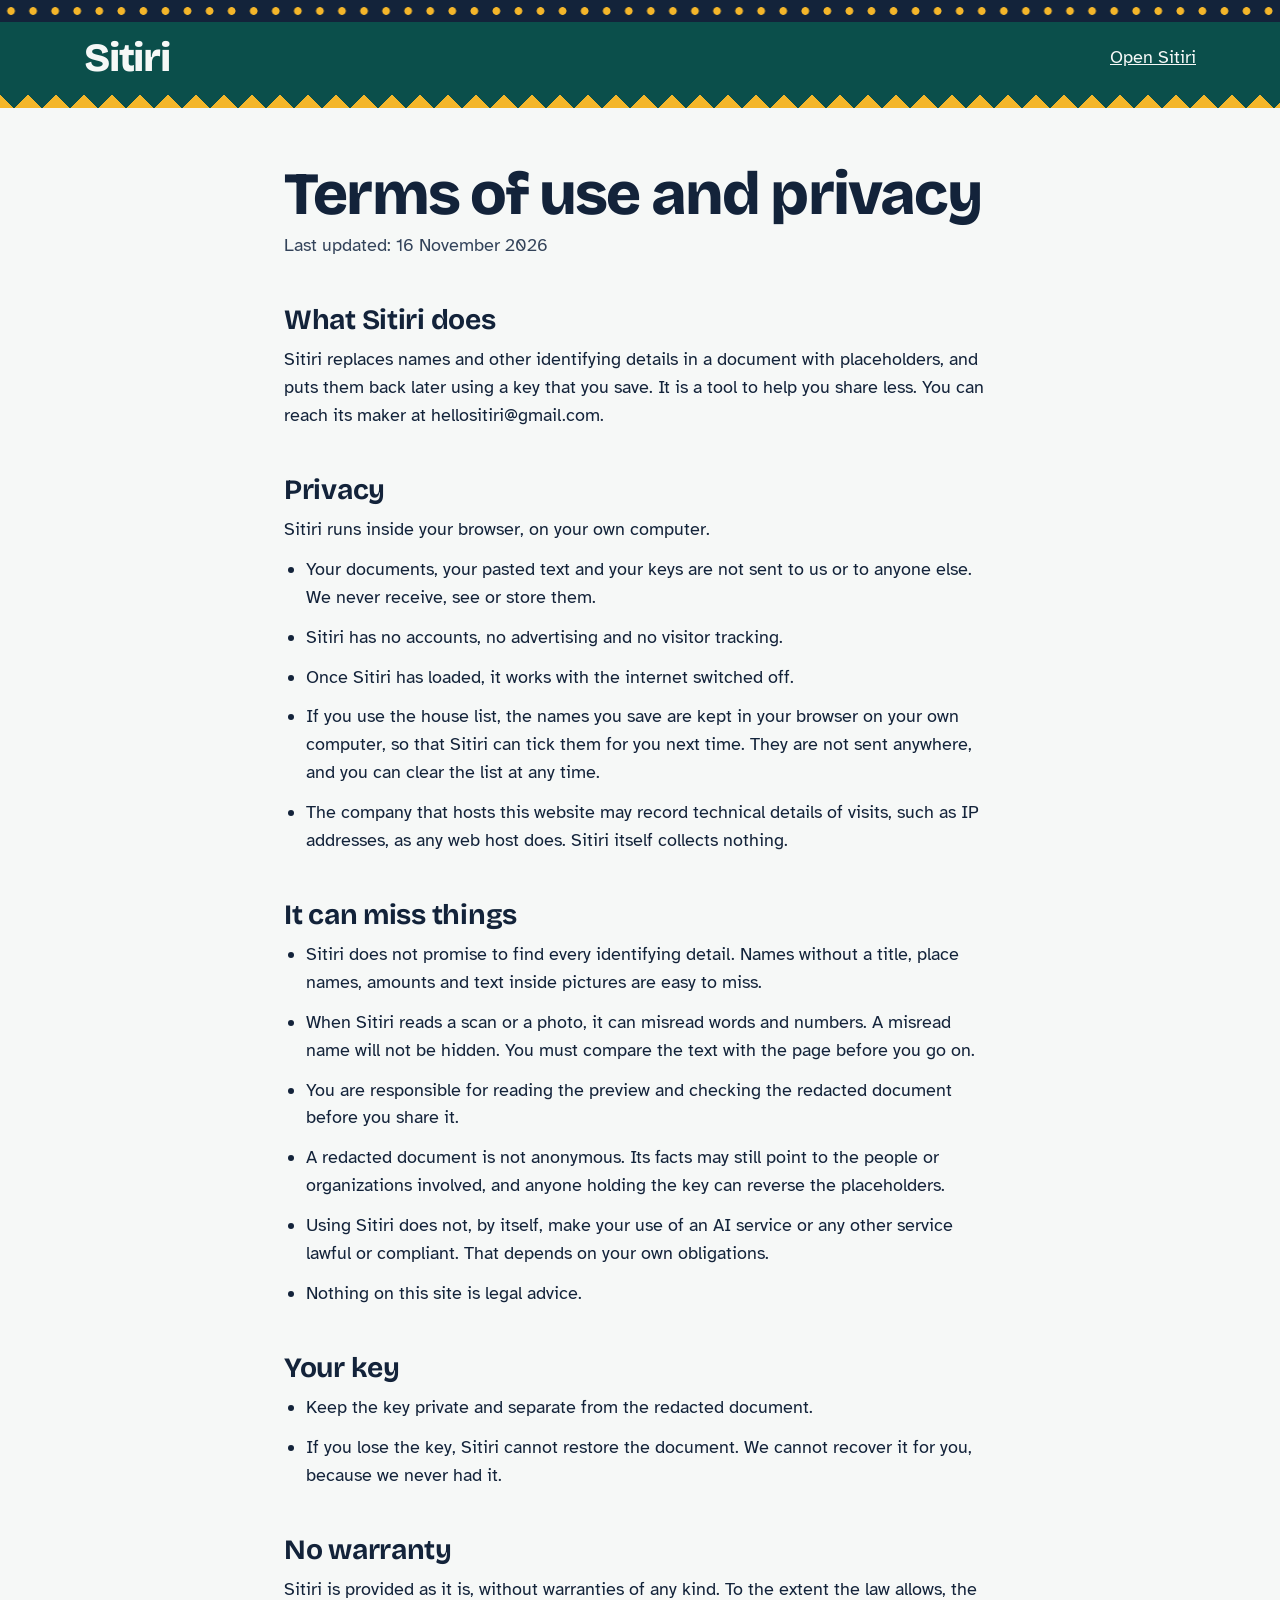
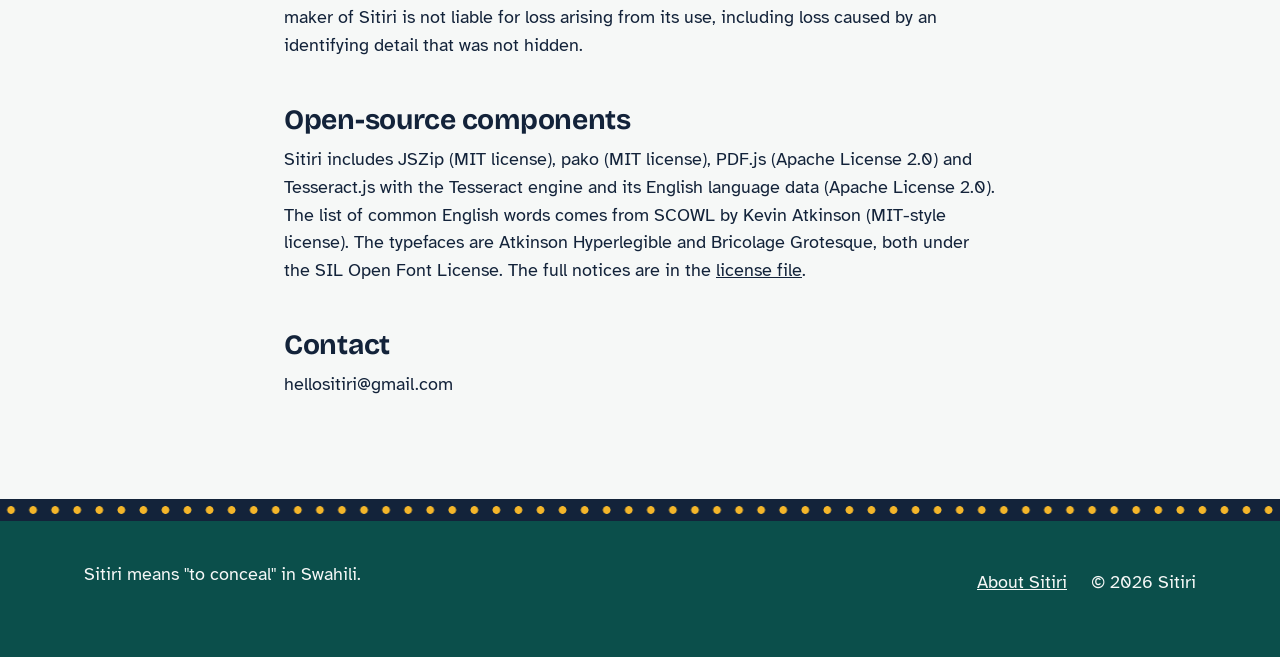
==== terms.html @ 78eee8fd "Sitiri version 1.6 Co-Authored-By: Claude Opus 5.5 <noreply@anthropic.com> Claude-Session: https://c" ====
<!doctype html>
<html lang="en">
<head>
<meta charset="utf-8">
<meta name="viewport" content="width=device-width, initial-scale=1">
<meta name="robots" content="noindex, nofollow">
<meta http-equiv="Content-Security-Policy" content="default-src 'none'; script-src 'unsafe-inline'; style-src 'self' 'unsafe-inline'; img-src 'self' data:; font-src 'self'; manifest-src 'self'; worker-src 'self'; connect-src 'none'; form-action 'none'; base-uri 'none'">
<title>Terms of use and privacy | Sitiri</title>
<meta name="theme-color" content="#0B4F4B">
<link rel="manifest" href="manifest.webmanifest">
<link rel="icon" type="image/png" href="icons/icon-64.png">
<link rel="stylesheet" href="sitiri.css">
<style>
.top{background:var(--teal);color:var(--paper)}
.top-in{display:flex;flex-wrap:wrap;align-items:center;justify-content:space-between;gap:8px 24px;padding-top:14px;padding-bottom:14px}
.mark{font-family:var(--display);font-weight:800;font-size:40px;line-height:1;letter-spacing:-.03em;text-decoration:none;display:inline-flex;align-items:center;min-height:44px}
.top a.back{display:inline-flex;align-items:center;min-height:44px}
.doc{max-width:760px;margin:0 auto;padding:56px 24px 88px}
.doc h1{margin:0 0 8px;font-family:var(--display);font-weight:800;font-size:clamp(36px,6vw,60px);line-height:1;letter-spacing:-.03em}
.doc h2{margin:44px 0 10px;font-family:var(--display);font-weight:700;font-size:28px;line-height:1.15;letter-spacing:-.01em}
.doc p,.doc li{margin:0 0 12px}
.doc ul{margin:0 0 12px;padding-left:22px}
.updated{color:var(--soft)}
</style>
</head>
<body>
<div class="dots" aria-hidden="true"></div>
<header class="top">
<div class="wrap top-in">
<a class="mark" href="index.html">Sitiri</a>
<a class="back" href="tool.html">Open Sitiri</a>
</div>
<div class="teeth-up" aria-hidden="true"></div>
</header>

<main class="doc">
<h1>Terms of use and privacy</h1>
<p class="updated">Last updated: 16 November 2026</p>

<h2>What Sitiri does</h2>
<p>Sitiri replaces names and other identifying details in a document with placeholders, and puts them back later using a key that you save. It is a tool to help you share less. You can reach its maker at hellositiri@gmail.com.</p>

<h2 id="privacy">Privacy</h2>
<p>Sitiri runs inside your browser, on your own computer.</p>
<ul>
<li>Your documents, your pasted text and your keys are not sent to us or to anyone else. We never receive, see or store them.</li>
<li>Sitiri has no accounts, no advertising and no visitor tracking.</li>
<li>Once Sitiri has loaded, it works with the internet switched off.</li>
<li>If you use the house list, the names you save are kept in your browser on your own computer, so that Sitiri can tick them for you next time. They are not sent anywhere, and you can clear the list at any time.</li>
<li>The company that hosts this website may record technical details of visits, such as IP addresses, as any web host does. Sitiri itself collects nothing.</li>
</ul>

<h2>It can miss things</h2>
<ul>
<li>Sitiri does not promise to find every identifying detail. Names without a title, place names, amounts and text inside pictures are easy to miss.</li>
<li>When Sitiri reads a scan or a photo, it can misread words and numbers. A misread name will not be hidden. You must compare the text with the page before you go on.</li>
<li>You are responsible for reading the preview and checking the redacted document before you share it.</li>
<li>A redacted document is not anonymous. Its facts may still point to the people or organizations involved, and anyone holding the key can reverse the placeholders.</li>
<li>Using Sitiri does not, by itself, make your use of an AI service or any other service lawful or compliant. That depends on your own obligations.</li>
<li>Nothing on this site is legal advice.</li>
</ul>

<h2>Your key</h2>
<ul>
<li>Keep the key private and separate from the redacted document.</li>
<li>If you lose the key, Sitiri cannot restore the document. We cannot recover it for you, because we never had it.</li>
</ul>

<h2>No warranty</h2>
<p>Sitiri is provided as it is, without warranties of any kind. To the extent the law allows, the maker of Sitiri is not liable for loss arising from its use, including loss caused by an identifying detail that was not hidden.</p>

<h2>Open-source components</h2>
<p>Sitiri includes JSZip (MIT license), pako (MIT license), PDF.js (Apache License 2.0) and Tesseract.js with the Tesseract engine and its English language data (Apache License 2.0). The list of common English words comes from SCOWL by Kevin Atkinson (MIT-style license). The typefaces are Atkinson Hyperlegible and Bricolage Grotesque, both under the SIL Open Font License. The full notices are in the <a href="LICENSES.txt">license file</a>.</p>

<h2>Contact</h2>
<p>hellositiri@gmail.com</p>
</main>

<div class="dots" aria-hidden="true"></div>
<footer class="foot">
<div class="wrap foot-in">
<div><p>Sitiri means "to conceal" in Swahili.</p></div>
<div class="foot-links"><a href="index.html">About Sitiri</a><p>&copy; 2026 Sitiri</p></div>
</div>
</footer>
<script>if('serviceWorker' in navigator){window.addEventListener('load',function(){navigator.serviceWorker.register('sw.js').catch(function(){});});}</script>
</body>
</html>
---- sitiri.css ----
/* Sitiri: shared styles. Fonts are stored with the site, so nothing loads from elsewhere. */
@font-face{font-family:"Atkinson Hyperlegible";font-style:normal;font-weight:400;font-display:swap;src:url("fonts/atkinson-hyperlegible-latin-400-normal.woff2") format("woff2")}
@font-face{font-family:"Atkinson Hyperlegible";font-style:italic;font-weight:400;font-display:swap;src:url("fonts/atkinson-hyperlegible-latin-400-italic.woff2") format("woff2")}
@font-face{font-family:"Atkinson Hyperlegible";font-style:normal;font-weight:700;font-display:swap;src:url("fonts/atkinson-hyperlegible-latin-700-normal.woff2") format("woff2")}
@font-face{font-family:"Bricolage Grotesque";font-style:normal;font-weight:200 800;font-display:swap;src:url("fonts/bricolage-grotesque-latin-wght-normal.woff2") format("woff2")}

:root{
  --ink:#13233A; --teal:#0B4F4B; --saffron:#F4B62A; --paper:#F6F8F7;
  --page:#F6F8F7; --text:#13233A; --soft:#33435A; --sheet:#FFFFFF; --rule:#C3D0D6; --line:#13233A;
  --accent:#0B4F4B; --band-bg:#13233A; --band-fg:#F4B62A;
  --btn-bg:#13233A; --btn-fg:#F6F8F7;
  --warn-bg:#FFF1CC; --warn-fg:#13233A; --ok-bg:#DDEFEA; --ok-fg:#0B3B38; --bad-bg:#FBE1DD; --bad-fg:#7A1A10;
  --display:"Bricolage Grotesque","Atkinson Hyperlegible",system-ui,sans-serif;
  --body:"Atkinson Hyperlegible",system-ui,-apple-system,"Segoe UI",Arial,sans-serif;
}
@media (prefers-color-scheme:dark){
  :root{
    --page:#0C1524; --text:#EEF2F1; --soft:#B9C5CF; --sheet:#152238; --rule:#3A4A61; --line:#8C9BB0;
    --accent:#F4B62A; --band-bg:#F4B62A; --band-fg:#13233A;
    --btn-bg:#F4B62A; --btn-fg:#13233A;
    --warn-bg:#4A3A0A; --warn-fg:#FFE9A8; --ok-bg:#123A35; --ok-fg:#BFE8DF; --bad-bg:#4A1F1B; --bad-fg:#FFC9C2;
  }
}
*{box-sizing:border-box}
html{-webkit-text-size-adjust:100%}
body{margin:0;background:var(--page);color:var(--text);font-family:var(--body);font-size:18px;line-height:1.55}
a{color:inherit}
:focus-visible{outline:3px solid var(--saffron);outline-offset:3px}
.wrap{max-width:1160px;margin:0 auto;padding-left:24px;padding-right:24px}

/* Kanga borders */
.dots{height:22px;background-color:var(--ink);background-image:radial-gradient(circle at center,var(--saffron) 3.5px,transparent 4.2px);background-size:22px 22px;background-repeat:round}
.teeth-down{height:14px;background-color:var(--teal);background-image:linear-gradient(135deg,var(--saffron) 25%,transparent 25%),linear-gradient(225deg,var(--saffron) 25%,transparent 25%);background-size:28px 28px}
.teeth-up{height:14px;background-color:var(--teal);background-image:linear-gradient(45deg,var(--saffron) 25%,transparent 25%),linear-gradient(315deg,var(--saffron) 25%,transparent 25%);background-size:28px 28px;background-position:left bottom}

/* Buttons */
.button{display:inline-flex;align-items:center;justify-content:center;min-height:52px;padding:0 28px;border:0;border-radius:4px;background:var(--btn-bg);color:var(--btn-fg);font:inherit;font-size:19px;font-weight:700;text-decoration:none;cursor:pointer}
.button.saffron{background:var(--saffron);color:var(--ink)}
.button.big{min-height:58px;padding:0 34px;font-size:21px}

/* Footer */
.foot{background:var(--teal);color:var(--paper)}
.foot-in{display:flex;flex-wrap:wrap;justify-content:space-between;gap:20px 40px;padding-top:40px;padding-bottom:52px}
.foot p{margin:0 0 8px}
.foot-links{display:flex;flex-wrap:wrap;align-items:center;gap:8px 24px}
.foot-links a{display:inline-flex;align-items:center;min-height:44px}
.foot-links p{margin:0}

@media (prefers-reduced-motion:reduce){*{transition:none !important;animation:none !important}}
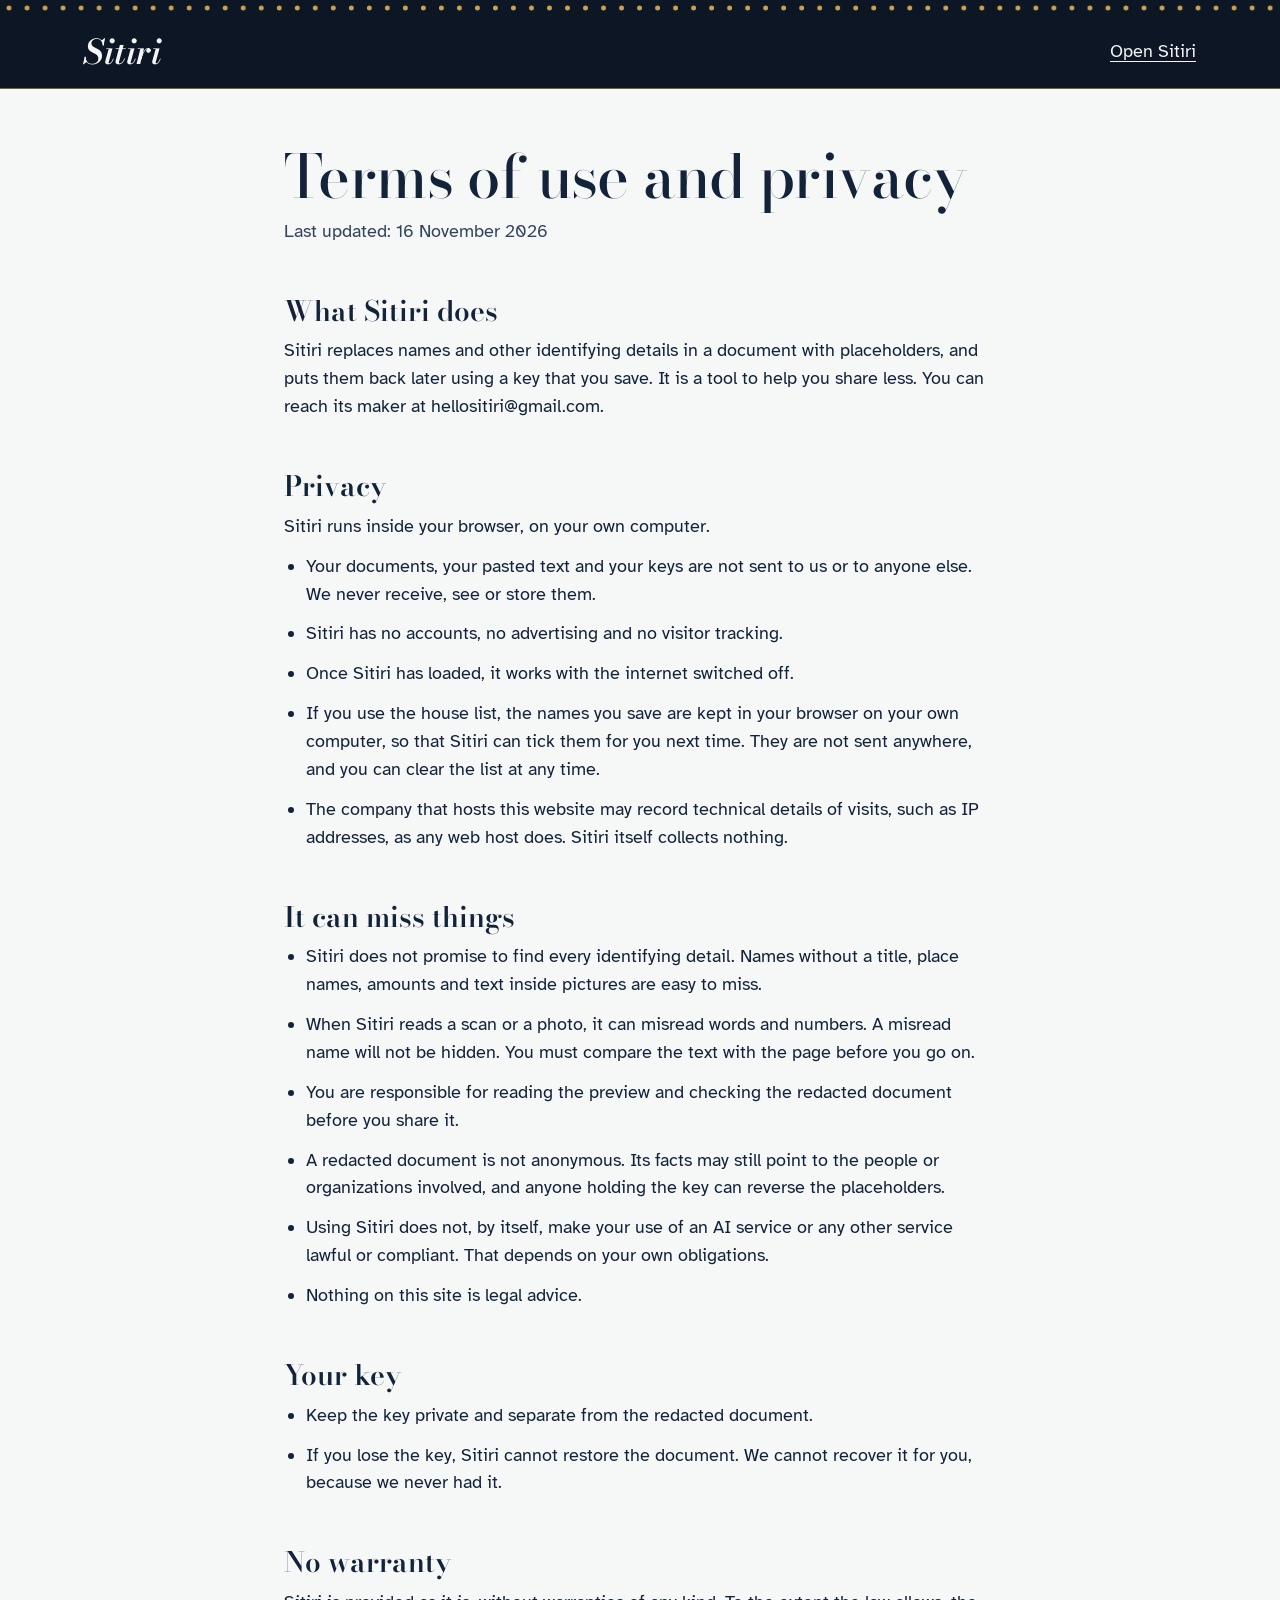
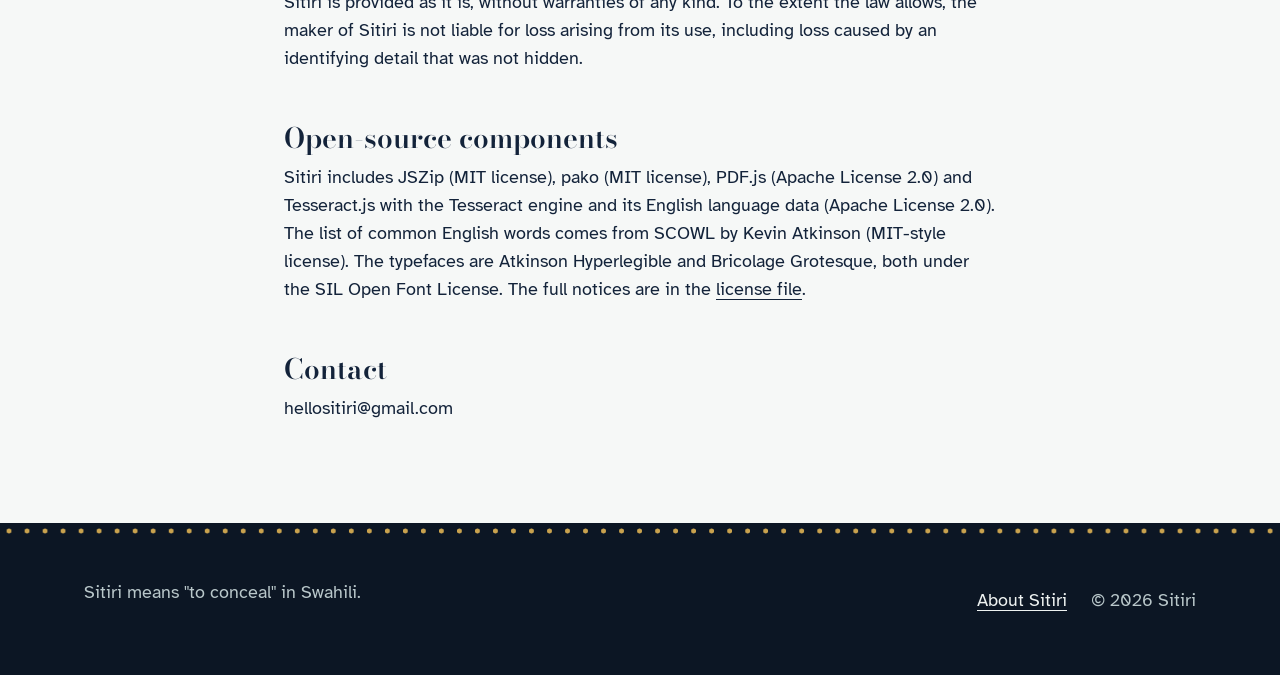
==== commit 8dee2e46: "Executive night look: serif display, brass engraving, frosted glass over names; tool, terms, icon an" ====
--- a/terms.html
+++ b/terms.html
@@ -6,18 +6,19 @@
 <meta name="robots" content="noindex, nofollow">
 <meta http-equiv="Content-Security-Policy" content="default-src 'none'; script-src 'unsafe-inline'; style-src 'self' 'unsafe-inline'; img-src 'self' data:; font-src 'self'; manifest-src 'self'; worker-src 'self'; connect-src 'none'; form-action 'none'; base-uri 'none'">
 <title>Terms of use and privacy | Sitiri</title>
-<meta name="theme-color" content="#0B4F4B">
+<meta name="theme-color" content="#0C1624">
 <link rel="manifest" href="manifest.webmanifest">
 <link rel="icon" type="image/png" href="icons/icon-64.png">
 <link rel="stylesheet" href="sitiri.css">
 <style>
-.top{background:var(--teal);color:var(--paper)}
+.top{background:var(--night);color:#F3F6F5}
+.top a{color:#F3F6F5}
 .top-in{display:flex;flex-wrap:wrap;align-items:center;justify-content:space-between;gap:8px 24px;padding-top:14px;padding-bottom:14px}
-.mark{font-family:var(--display);font-weight:800;font-size:40px;line-height:1;letter-spacing:-.03em;text-decoration:none;display:inline-flex;align-items:center;min-height:44px}
+.mark{font-family:var(--display);font-style:italic;font-weight:600;font-size:34px;line-height:1;text-decoration:none;display:inline-flex;align-items:center;min-height:44px}
 .top a.back{display:inline-flex;align-items:center;min-height:44px}
 .doc{max-width:760px;margin:0 auto;padding:56px 24px 88px}
-.doc h1{margin:0 0 8px;font-family:var(--display);font-weight:800;font-size:clamp(36px,6vw,60px);line-height:1;letter-spacing:-.03em}
-.doc h2{margin:44px 0 10px;font-family:var(--display);font-weight:700;font-size:28px;line-height:1.15;letter-spacing:-.01em}
+.doc h1{margin:0 0 10px;font-family:var(--display);font-weight:500;font-size:clamp(38px,6vw,60px);line-height:1.05;letter-spacing:-.01em}
+.doc h2{margin:48px 0 10px;font-family:var(--display);font-weight:600;font-size:28px;line-height:1.2}
 .doc p,.doc li{margin:0 0 12px}
 .doc ul{margin:0 0 12px;padding-left:22px}
 .updated{color:var(--soft)}
--- a/sitiri.css
+++ b/sitiri.css
@@ -2,22 +2,24 @@
 @font-face{font-family:"Atkinson Hyperlegible";font-style:normal;font-weight:400;font-display:swap;src:url("fonts/atkinson-hyperlegible-latin-400-normal.woff2") format("woff2")}
 @font-face{font-family:"Atkinson Hyperlegible";font-style:italic;font-weight:400;font-display:swap;src:url("fonts/atkinson-hyperlegible-latin-400-italic.woff2") format("woff2")}
 @font-face{font-family:"Atkinson Hyperlegible";font-style:normal;font-weight:700;font-display:swap;src:url("fonts/atkinson-hyperlegible-latin-700-normal.woff2") format("woff2")}
+@font-face{font-family:"Bodoni Moda";font-style:normal;font-weight:400 900;font-display:swap;src:url("fonts/bodoni-moda-latin-opsz-normal.woff2") format("woff2")}
+@font-face{font-family:"Bodoni Moda";font-style:italic;font-weight:400 900;font-display:swap;src:url("fonts/bodoni-moda-latin-wght-italic.woff2") format("woff2")}
 @font-face{font-family:"Bricolage Grotesque";font-style:normal;font-weight:200 800;font-display:swap;src:url("fonts/bricolage-grotesque-latin-wght-normal.woff2") format("woff2")}
 
 :root{
-  --ink:#13233A; --teal:#0B4F4B; --saffron:#F4B62A; --paper:#F6F8F7;
+  --ink:#13233A; --teal:#0B4F4B; --saffron:#C9A24E; --brass:#C9A24E; --night:#0C1624; --mist:#B9C7CA; --paper:#F6F8F7;
   --page:#F6F8F7; --text:#13233A; --soft:#33435A; --sheet:#FFFFFF; --rule:#C3D0D6; --line:#13233A;
-  --accent:#0B4F4B; --band-bg:#13233A; --band-fg:#F4B62A;
+  --accent:#0B4F4B; --band-bg:#13233A; --band-fg:#E1C47E;
   --btn-bg:#13233A; --btn-fg:#F6F8F7;
   --warn-bg:#FFF1CC; --warn-fg:#13233A; --ok-bg:#DDEFEA; --ok-fg:#0B3B38; --bad-bg:#FBE1DD; --bad-fg:#7A1A10;
-  --display:"Bricolage Grotesque","Atkinson Hyperlegible",system-ui,sans-serif;
+  --display:"Bodoni Moda",Didot,"Bodoni 72",Georgia,serif;
   --body:"Atkinson Hyperlegible",system-ui,-apple-system,"Segoe UI",Arial,sans-serif;
 }
 @media (prefers-color-scheme:dark){
   :root{
     --page:#0C1524; --text:#EEF2F1; --soft:#B9C5CF; --sheet:#152238; --rule:#3A4A61; --line:#8C9BB0;
-    --accent:#F4B62A; --band-bg:#F4B62A; --band-fg:#13233A;
-    --btn-bg:#F4B62A; --btn-fg:#13233A;
+    --accent:#C9A24E; --band-bg:#C9A24E; --band-fg:#0C1624;
+    --btn-bg:#C9A24E; --btn-fg:#0C1624;
     --warn-bg:#4A3A0A; --warn-fg:#FFE9A8; --ok-bg:#123A35; --ok-fg:#BFE8DF; --bad-bg:#4A1F1B; --bad-fg:#FFC9C2;
   }
 }
@@ -25,21 +27,24 @@
 html{-webkit-text-size-adjust:100%}
 body{margin:0;background:var(--page);color:var(--text);font-family:var(--body);font-size:18px;line-height:1.55}
 a{color:inherit}
-:focus-visible{outline:3px solid var(--saffron);outline-offset:3px}
+:focus-visible{outline:3px solid var(--brass);outline-offset:3px;box-shadow:0 0 0 2px var(--night)}
+::selection{background:#C9A24E;color:#0C1624}
+html{accent-color:var(--accent);scrollbar-color:#7E8E96 transparent}
+a{text-underline-offset:.22em;text-decoration-thickness:1px}
 .wrap{max-width:1160px;margin:0 auto;padding-left:24px;padding-right:24px}
 
-/* Kanga borders */
-.dots{height:22px;background-color:var(--ink);background-image:radial-gradient(circle at center,var(--saffron) 3.5px,transparent 4.2px);background-size:22px 22px;background-repeat:round}
-.teeth-down{height:14px;background-color:var(--teal);background-image:linear-gradient(135deg,var(--saffron) 25%,transparent 25%),linear-gradient(225deg,var(--saffron) 25%,transparent 25%);background-size:28px 28px}
-.teeth-up{height:14px;background-color:var(--teal);background-image:linear-gradient(45deg,var(--saffron) 25%,transparent 25%),linear-gradient(315deg,var(--saffron) 25%,transparent 25%);background-size:28px 28px;background-position:left bottom}
+/* Kanga borders: a pindo of small brass dots on night, and a brass hairline */
+.dots{height:16px;background-color:var(--night);background-image:radial-gradient(circle at center,var(--brass) 2.2px,transparent 2.8px);background-size:18px 16px;background-repeat:round}
+.teeth-down,.teeth-up{height:1px;background:rgba(201,162,78,.55)}
 
 /* Buttons */
 .button{display:inline-flex;align-items:center;justify-content:center;min-height:52px;padding:0 28px;border:0;border-radius:4px;background:var(--btn-bg);color:var(--btn-fg);font:inherit;font-size:19px;font-weight:700;text-decoration:none;cursor:pointer}
-.button.saffron{background:var(--saffron);color:var(--ink)}
+.button.saffron,.button.brass{background:var(--brass);color:var(--night)}
 .button.big{min-height:58px;padding:0 34px;font-size:21px}
 
 /* Footer */
-.foot{background:var(--teal);color:var(--paper)}
+.foot{background:var(--night);color:var(--mist)}
+.foot a{color:#EEF2F1}
 .foot-in{display:flex;flex-wrap:wrap;justify-content:space-between;gap:20px 40px;padding-top:40px;padding-bottom:52px}
 .foot p{margin:0 0 8px}
 .foot-links{display:flex;flex-wrap:wrap;align-items:center;gap:8px 24px}
@@ -47,3 +52,7 @@
 .foot-links p{margin:0}
 
 @media (prefers-reduced-motion:reduce){*{transition:none !important;animation:none !important}}
+.linkline{margin-top:4px;font-size:14px;color:var(--soft)}
+.linkbtn{margin-left:6px;padding:2px 8px;border:1px solid var(--rule);border-radius:4px;background:transparent;color:var(--text);font:inherit;font-size:14px;cursor:pointer}
+tr.freq td{background:var(--warn-bg)}
+tr.freq td.n{color:var(--warn-fg);font-weight:700;white-space:nowrap}
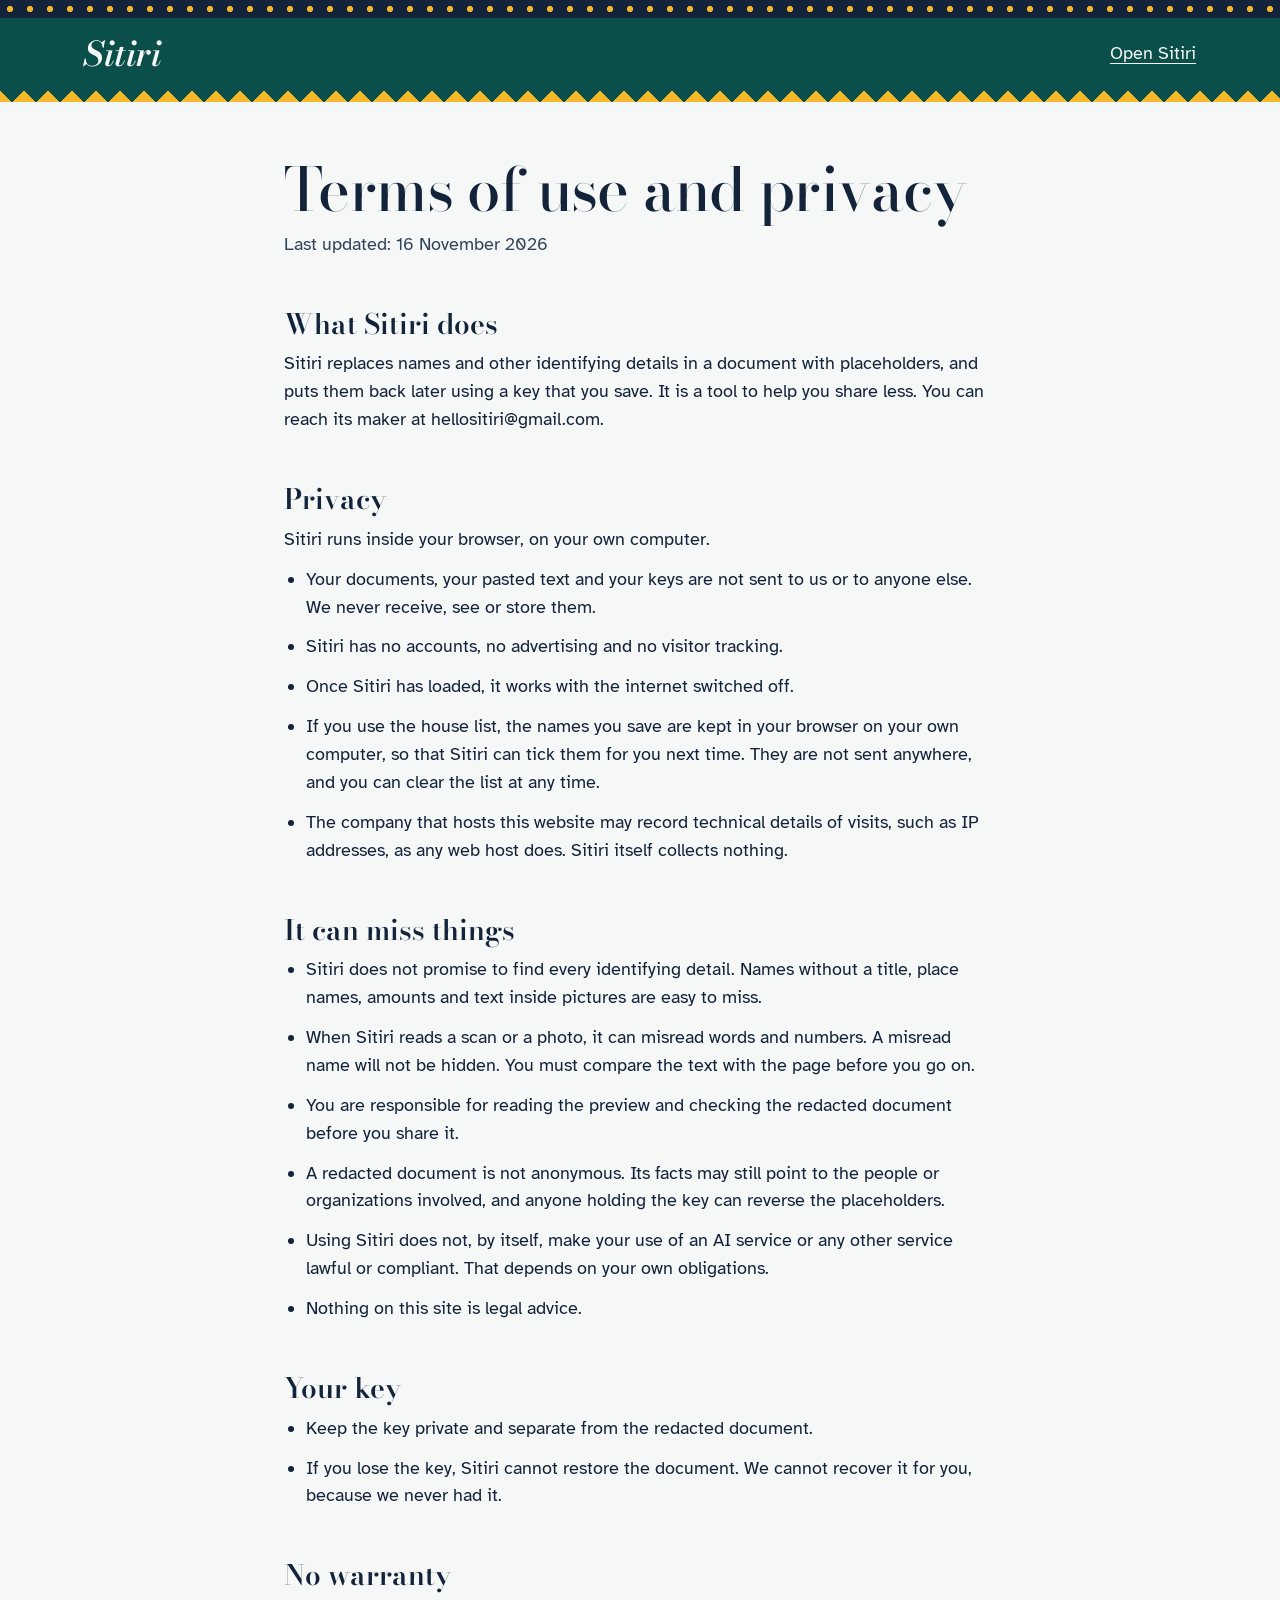
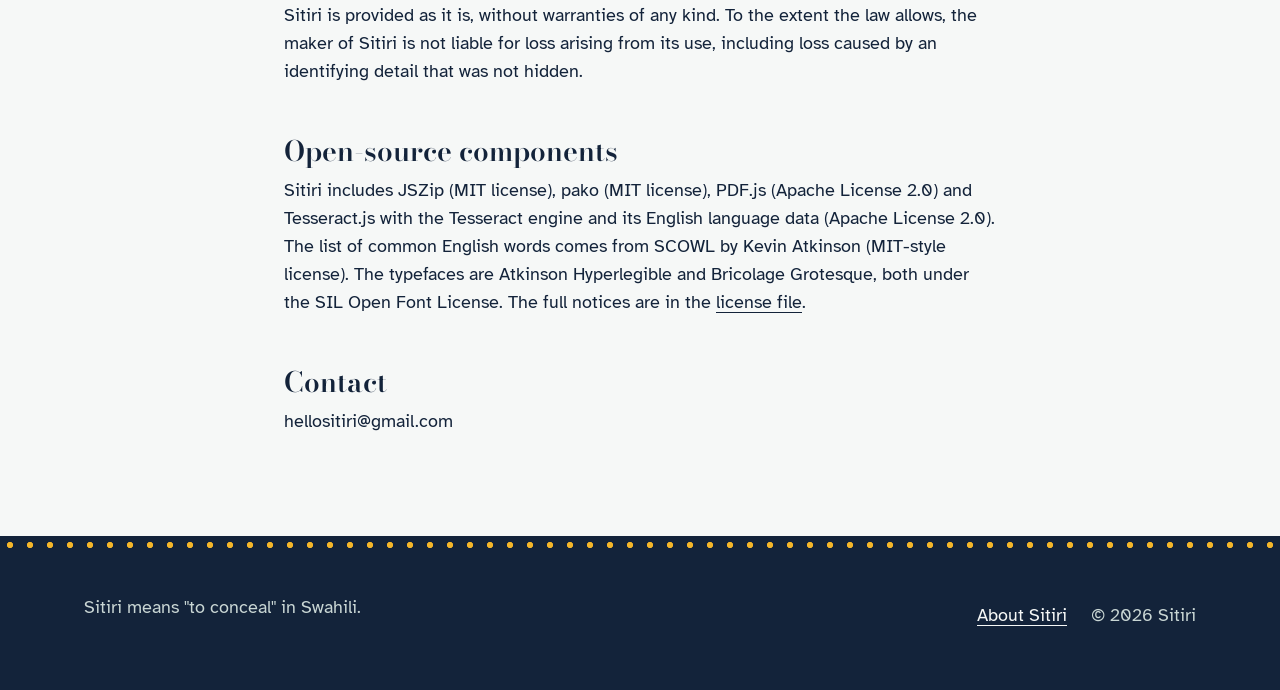
==== commit 0d7b1ad6: "Warm professional look: Nairobi photography, kanga patterns and watermarks, serif headings, saffron " ====
--- a/terms.html
+++ b/terms.html
@@ -6,13 +6,13 @@
 <meta name="robots" content="noindex, nofollow">
 <meta http-equiv="Content-Security-Policy" content="default-src 'none'; script-src 'unsafe-inline'; style-src 'self' 'unsafe-inline'; img-src 'self' data:; font-src 'self'; manifest-src 'self'; worker-src 'self'; connect-src 'none'; form-action 'none'; base-uri 'none'">
 <title>Terms of use and privacy | Sitiri</title>
-<meta name="theme-color" content="#0C1624">
+<meta name="theme-color" content="#0B4F4B">
 <link rel="manifest" href="manifest.webmanifest">
 <link rel="icon" type="image/png" href="icons/icon-64.png">
 <link rel="stylesheet" href="sitiri.css">
 <style>
-.top{background:var(--night);color:#F3F6F5}
-.top a{color:#F3F6F5}
+.top{background:var(--teal);color:#F6F8F7}
+.top a{color:#F6F8F7}
 .top-in{display:flex;flex-wrap:wrap;align-items:center;justify-content:space-between;gap:8px 24px;padding-top:14px;padding-bottom:14px}
 .mark{font-family:var(--display);font-style:italic;font-weight:600;font-size:34px;line-height:1;text-decoration:none;display:inline-flex;align-items:center;min-height:44px}
 .top a.back{display:inline-flex;align-items:center;min-height:44px}
--- a/sitiri.css
+++ b/sitiri.css
@@ -7,9 +7,9 @@
 @font-face{font-family:"Bricolage Grotesque";font-style:normal;font-weight:200 800;font-display:swap;src:url("fonts/bricolage-grotesque-latin-wght-normal.woff2") format("woff2")}
 
 :root{
-  --ink:#13233A; --teal:#0B4F4B; --saffron:#C9A24E; --brass:#C9A24E; --night:#0C1624; --mist:#B9C7CA; --paper:#F6F8F7;
+  --ink:#13233A; --teal:#0B4F4B; --saffron:#F4B62A; --brass:#F4B62A; --ochre:#8C6400; --night:#13233A; --mist:#C9D6D4; --paper:#F6F8F7;
   --page:#F6F8F7; --text:#13233A; --soft:#33435A; --sheet:#FFFFFF; --rule:#C3D0D6; --line:#13233A;
-  --accent:#0B4F4B; --band-bg:#13233A; --band-fg:#E1C47E;
+  --accent:#0B4F4B; --band-bg:#13233A; --band-fg:#F4B62A;
   --btn-bg:#13233A; --btn-fg:#F6F8F7;
   --warn-bg:#FFF1CC; --warn-fg:#13233A; --ok-bg:#DDEFEA; --ok-fg:#0B3B38; --bad-bg:#FBE1DD; --bad-fg:#7A1A10;
   --display:"Bodoni Moda",Didot,"Bodoni 72",Georgia,serif;
@@ -18,8 +18,8 @@
 @media (prefers-color-scheme:dark){
   :root{
     --page:#0C1524; --text:#EEF2F1; --soft:#B9C5CF; --sheet:#152238; --rule:#3A4A61; --line:#8C9BB0;
-    --accent:#C9A24E; --band-bg:#C9A24E; --band-fg:#0C1624;
-    --btn-bg:#C9A24E; --btn-fg:#0C1624;
+    --accent:#F4B62A; --band-bg:#F4B62A; --band-fg:#13233A;
+    --btn-bg:#F4B62A; --btn-fg:#13233A;
     --warn-bg:#4A3A0A; --warn-fg:#FFE9A8; --ok-bg:#123A35; --ok-fg:#BFE8DF; --bad-bg:#4A1F1B; --bad-fg:#FFC9C2;
   }
 }
@@ -28,14 +28,15 @@
 body{margin:0;background:var(--page);color:var(--text);font-family:var(--body);font-size:18px;line-height:1.55}
 a{color:inherit}
 :focus-visible{outline:3px solid var(--brass);outline-offset:3px;box-shadow:0 0 0 2px var(--night)}
-::selection{background:#C9A24E;color:#0C1624}
+::selection{background:#F4B62A;color:#13233A}
 html{accent-color:var(--accent);scrollbar-color:#7E8E96 transparent}
 a{text-underline-offset:.22em;text-decoration-thickness:1px}
 .wrap{max-width:1160px;margin:0 auto;padding-left:24px;padding-right:24px}
 
 /* Kanga borders: a pindo of small brass dots on night, and a brass hairline */
-.dots{height:16px;background-color:var(--night);background-image:radial-gradient(circle at center,var(--brass) 2.2px,transparent 2.8px);background-size:18px 16px;background-repeat:round}
-.teeth-down,.teeth-up{height:1px;background:rgba(201,162,78,.55)}
+.dots{height:18px;background-color:var(--ink);background-image:radial-gradient(circle at center,var(--saffron) 2.8px,transparent 3.4px);background-size:20px 18px;background-repeat:round}
+.teeth-down{height:12px;background-color:var(--teal);background-image:linear-gradient(135deg,var(--saffron) 25%,transparent 25%),linear-gradient(225deg,var(--saffron) 25%,transparent 25%);background-size:24px 24px}
+.teeth-up{height:12px;background-color:var(--teal);background-image:linear-gradient(45deg,var(--saffron) 25%,transparent 25%),linear-gradient(315deg,var(--saffron) 25%,transparent 25%);background-size:24px 24px;background-position:left bottom}
 
 /* Buttons */
 .button{display:inline-flex;align-items:center;justify-content:center;min-height:52px;padding:0 28px;border:0;border-radius:4px;background:var(--btn-bg);color:var(--btn-fg);font:inherit;font-size:19px;font-weight:700;text-decoration:none;cursor:pointer}
@@ -43,8 +44,8 @@
 .button.big{min-height:58px;padding:0 34px;font-size:21px}
 
 /* Footer */
-.foot{background:var(--night);color:var(--mist)}
-.foot a{color:#EEF2F1}
+.foot{background:var(--ink);color:#C9D6D4}
+.foot a{color:#F6F8F7}
 .foot-in{display:flex;flex-wrap:wrap;justify-content:space-between;gap:20px 40px;padding-top:40px;padding-bottom:52px}
 .foot p{margin:0 0 8px}
 .foot-links{display:flex;flex-wrap:wrap;align-items:center;gap:8px 24px}
